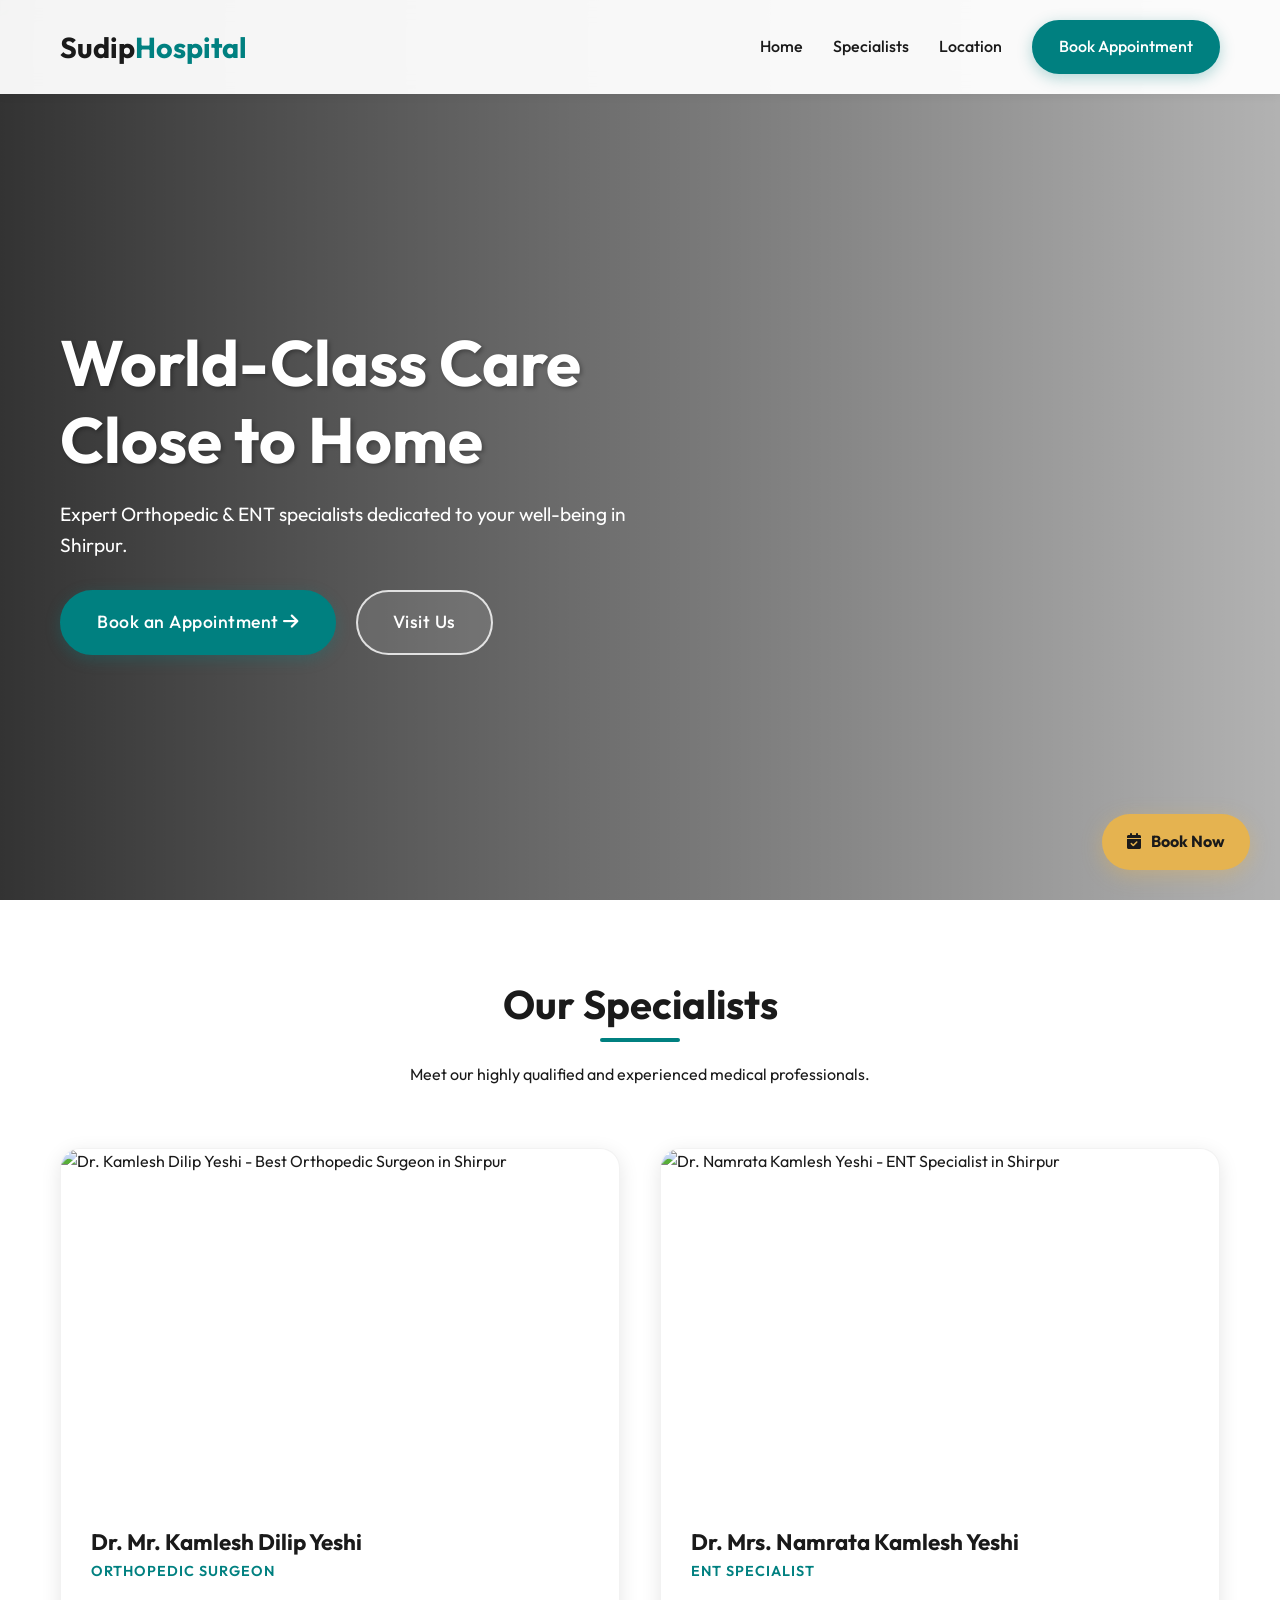
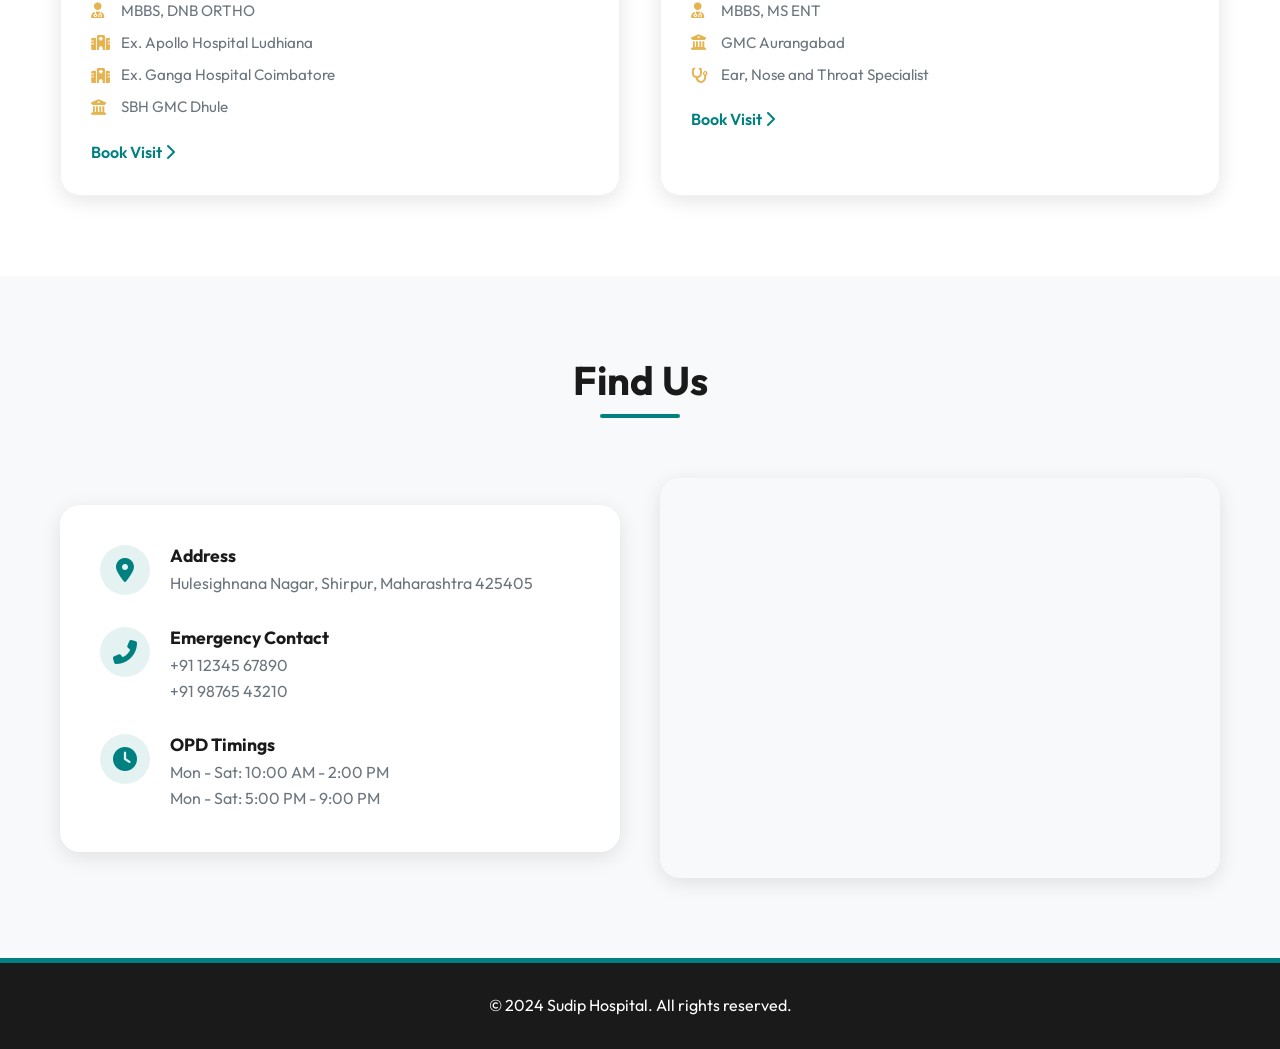
==== index.html @ 3db7f01c "chore: Add robots meta tag to HTML files." ====
<!DOCTYPE html>
<html lang="en">
<head>
    <meta charset="UTF-8">
    <meta name="viewport" content="width=device-width, initial-scale=1.0">
    <meta name="robots" content="index, follow">
    <meta name="description" content="Sudip Hospital Shirpur - Premium Orthopedic and ENT Care. Dr. Kamlesh Dilip Yeshi (Orthopedic Surgeon) and Dr. Namrata Kamlesh Yeshi (ENT Specialist). Best hospital in Shirpur for advanced medical treatment.">
    <meta name="keywords" content="sudip hospital Shirpur, sudip hospital shirpur contact number, sudip hospital, Dr. Kamlesh Dilip Yeshi, Mrs. Namrata Kamlesh Yeshi, Orthopedic Surgeon, ENT Specialist, Best Hospital in Shirpur, Orthopedic Doctor Shirpur, ENT Doctor Shirpur, सुदीप हॉस्पिटल शिरपूर, डॉ. कमलेश दिलीप येषी, डॉ. नम्रता कमलेश येषी, अस्थिरोग तज्ञ, कान नाक घसा तज्ञ, शिरपूर मधील सर्वोत्कृष्ट हॉस्पिटल">
    <meta name="author" content="Sudip Hospital">
    <title>Sudip Hospital | Advanced Orthopedic & ENT Care</title>
    
    <!-- Fonts -->
    <link rel="preconnect" href="https://fonts.googleapis.com">
    <link rel="preconnect" href="https://fonts.gstatic.com" crossorigin>
    <link href="https://fonts.googleapis.com/css2?family=Outfit:wght@300;400;500;600;700&display=swap" rel="stylesheet">
    
    <!-- Icons -->
    <link rel="apple-touch-icon" sizes="180x180" href="apple-touch-icon.png">
    <link rel="icon" type="image/png" sizes="32x32" href="favicon-32x32.png">
    <link rel="icon" type="image/png" sizes="16x16" href="favicon-16x16.png">
    <link rel="icon" type="image/png" sizes="192x192" href="android-chrome-192x192.png">
    <link rel="icon" type="image/png" sizes="512x512" href="android-chrome-512x512.png">
    <link rel="shortcut icon" href="favicon.ico">
    <link rel="stylesheet" href="https://cdnjs.cloudflare.com/ajax/libs/font-awesome/6.4.0/css/all.min.css">
    
    <!-- Open Graph / Facebook -->
    <meta property="og:type" content="website">
    <meta property="og:url" content="https://sudiphospitalshirpur.in/">
    <meta property="og:title" content="Sudip Hospital | Advanced Orthopedic & ENT Care Shirpur">
    <meta property="og:description" content="Premium Orthopedic and ENT Care utilizing advanced medical technology. Expert treatment by Dr. Kamlesh Yeshi and Dr. Namrata Yeshi.">
    <meta property="og:image" content="https://sudiphospitalshirpur.in/assets/images/hero.png">

    <!-- Twitter -->
    <meta property="twitter:card" content="summary_large_image">
    <meta property="twitter:url" content="https://sudiphospitalshirpur.in/">
    <meta property="twitter:title" content="Sudip Hospital | Advanced Orthopedic & ENT Care Shirpur">
    <meta property="twitter:description" content="Premium Orthopedic and ENT Care utilizing advanced medical technology. Expert treatment by Dr. Kamlesh Yeshi and Dr. Namrata Yeshi.">
    <meta property="twitter:image" content="https://sudiphospitalshirpur.in/assets/images/hero.png">

    <!-- Styles -->
    <link rel="stylesheet" href="styles.css">

    <!-- Schema.org Structured Data -->
    <script type="application/ld+json">
    {
      "@context": "https://schema.org",
      "@type": "MedicalBusiness",
      "name": "Sudip Hospital",
      "image": "https://sudiphospitalshirpur.in/assets/images/hero.png",
      "@id": "https://sudiphospitalshirpur.in",
      "url": "https://sudiphospitalshirpur.in",
      "telephone": "+911234567890",
      "address": {
        "@type": "PostalAddress",
        "streetAddress": "Hulesighnana Nagar",
        "addressLocality": "Shirpur",
        "addressRegion": "Maharashtra",
        "postalCode": "425405",
        "addressCountry": "IN"
      },
      "geo": {
        "@type": "GeoCoordinates",
        "latitude": 21.350822,
        "longitude": 74.887607
      },
      "openingHoursSpecification": [
        {
          "@type": "OpeningHoursSpecification",
          "dayOfWeek": [
            "Monday",
            "Tuesday",
            "Wednesday",
            "Thursday",
            "Friday",
            "Saturday"
          ],
          "opens": "10:00",
          "closes": "14:00"
        },
        {
          "@type": "OpeningHoursSpecification",
          "dayOfWeek": [
            "Monday",
            "Tuesday",
            "Wednesday",
            "Thursday",
            "Friday",
            "Saturday"
          ],
          "opens": "17:00",
          "closes": "21:00"
        }
      ],
      "employee": [
        {
          "@type": "Physician",
          "name": "Dr. Kamlesh Dilip Yeshi",
          "jobTitle": "Orthopedic Surgeon",
          "medicalSpecialty": "Orthopedics"
        },
        {
          "@type": "Physician",
          "name": "Dr. Namrata Kamlesh Yeshi",
          "jobTitle": "ENT Specialist",
          "medicalSpecialty": "Otolaryngology"
        }
      ]
    }
    </script>
</head>
<body>
    
    <!-- Navigation -->
    <nav class="navbar">
        <div class="container">
            <a href="#" class="logo">Sudip<span>Hospital</span></a>
            <ul class="nav-links">
                <li><a href="#home" data-i18n="nav_home">Home</a></li>
                <li><a href="#doctors" data-i18n="nav_specialists">Specialists</a></li>
                <li><a href="#location" data-i18n="nav_location">Location</a></li>
                <li><a href="https://user.sudiphospitalshirpur.in" class="btn-primary" data-i18n="nav_book">Book Appointment</a></li>
            </ul>
            <div class="menu-toggle">
                <i class="fas fa-bars"></i>
            </div>
        </div>
    </nav>

    <!-- Hero Section -->
    <header id="home" class="hero">
        <div class="hero-bg">
            <img src="assets/images/hero.png" alt="Sudip Hospital Building - Advanced Orthopedic and ENT Care in Shirpur">
            <div class="overlay"></div>
        </div>
        <div class="container hero-content">
            <h1 class="animate-up" data-i18n="hero_title">World-Class Care <br> Close to Home</h1>
            <p class="animate-up delay-1" data-i18n="hero_subtitle">Expert Orthopedic & ENT specialists dedicated to your well-being in Shirpur.</p>
            <div class="hero-btns animate-up delay-2">
                <a href="https://user.sudiphospitalshirpur.in" class="btn-primary large"><span data-i18n="hero_book">Book an Appointment</span> <i class="fas fa-arrow-right"></i></a>
                <a href="#location" class="btn-outline" data-i18n="hero_visit">Visit Us</a>
            </div>
        </div>
    </header>

    <!-- Floating Appointment CTA -->
    <div class="floating-cta">
        <a href="https://user.sudiphospitalshirpur.in">
            <div class="icon-pulse">
                <i class="fas fa-calendar-check"></i>
            </div>
            <span>Book Now</span>
        </a>
    </div>

    <!-- Doctors Section -->
    <section id="doctors" class="section">
        <div class="container">
            <div class="section-header">
                <h2 data-i18n="doctors_title">Our Specialists</h2>
                <div class="divider"></div>
                <p data-i18n="doctors_subtitle">Meet our highly qualified and experienced medical professionals.</p>
            </div>
            
            <div class="doctors-grid">
                <!-- Dr. Kamlesh -->
                <div class="doctor-card animate-scroll">
                    <div class="doctor-img">
                        <img src="assets/images/doctor_kamlesh.png" alt="Dr. Kamlesh Dilip Yeshi - Best Orthopedic Surgeon in Shirpur">
                    </div>
                    <div class="doctor-info">
                        <h3 data-i18n="doc_kamlesh_name">Dr. Mr. Kamlesh Dilip Yeshi</h3>
                        <span class="specialty" data-i18n="doc_kamlesh_spec">Orthopedic Surgeon</span>
                        <ul class="credentials">
                            <li><i class="fas fa-user-md"></i> MBBS, DNB ORTHO</li>
                            <li><i class="fas fa-hospital"></i> Ex. Apollo Hospital Ludhiana</li>
                            <li><i class="fas fa-hospital"></i> Ex. Ganga Hospital Coimbatore</li>
                            <li><i class="fas fa-university"></i> SBH GMC Dhule</li>
                        </ul>
                        <a href="https://user.sudiphospitalshirpur.in" class="btn-text"><span data-i18n="book_visit">Book Visit</span> <i class="fas fa-chevron-right"></i></a>
                    </div>
                </div>

                <!-- Dr. Namrata -->
                <div class="doctor-card animate-scroll">
                    <div class="doctor-img">
                        <img src="assets/images/doctor_namrata.png" alt="Dr. Namrata Kamlesh Yeshi - ENT Specialist in Shirpur">
                    </div>
                    <div class="doctor-info">
                        <h3 data-i18n="doc_namrata_name">Dr. Mrs. Namrata Kamlesh Yeshi</h3>
                        <span class="specialty" data-i18n="doc_namrata_spec">ENT Specialist</span>
                        <ul class="credentials">
                            <li><i class="fas fa-user-md"></i> MBBS, MS ENT</li>
                            <li><i class="fas fa-university"></i> GMC Aurangabad</li>
                            <li><i class="fas fa-stethoscope"></i> Ear, Nose and Throat Specialist</li>
                        </ul>
                        <a href="https://user.sudiphospitalshirpur.in" class="btn-text"><span data-i18n="book_visit">Book Visit</span> <i class="fas fa-chevron-right"></i></a>
                    </div>
                </div>
            </div>
        </div>
    </section>

    <!-- Location / Contact Section -->
    <section id="location" class="section bg-light">
        <div class="container">
            <div class="section-header">
                <h2 data-i18n="location_title">Find Us</h2>
                <div class="divider"></div>
            </div>
            
            <div class="contact-wrapper">
                <div class="contact-info animate-scroll">
                    <div class="info-item">
                        <i class="fas fa-map-marker-alt"></i>
                        <div>
                            <h4 data-i18n="address_title">Address</h4>
                            <p>Hulesighnana Nagar, Shirpur, Maharashtra 425405</p>
                        </div>
                    </div>
                    <div class="info-item">
                        <i class="fas fa-phone-alt"></i>
                        <div>
                            <h4 data-i18n="emergency_title">Emergency Contact</h4>
                            <p>+91 12345 67890</p>
                            <p>+91 98765 43210</p>
                        </div>
                    </div>
                    <div class="info-item">
                        <i class="fas fa-clock"></i>
                        <div>
                            <h4 data-i18n="timings_title">OPD Timings</h4>
                            <p data-i18n="timings_1">Mon - Sat: 10:00 AM - 2:00 PM</p>
                            <p data-i18n="timings_2">Mon - Sat: 5:00 PM - 9:00 PM</p>
                        </div>
                    </div>
                </div>
                
                <div class="map-container animate-scroll">
                    <!-- Map for 21.350822, 74.887607 -->
                    <iframe src="https://maps.google.com/maps?q=21.350822,74.887607&z=15&output=embed" width="100%" height="400" style="border:0;" allowfullscreen="" loading="lazy"></iframe>
                </div>
            </div>
        </div>
    </section>

    <footer>
        <div class="container">
            <p>&copy; 2024 Sudip Hospital. <span data-i18n="footer_rights">All rights reserved.</span></p>
        </div>
    </footer>

    <script src="script.js"></script>
</body>
</html>
---- styles.css ----
:root {
    --primary: #008080;
    /* Teal */
    --primary-dark: #005f5f;
    --accent: #E5B350;
    /* Gold */
    --dark: #1a1a1a;
    --light: #f8f9fa;
    --white: #ffffff;
    --text-muted: #6c757d;
    --shadow: 0 5px 20px rgba(0, 0, 0, 0.1);
    --transition: all 0.3s ease;
}

* {
    margin: 0;
    padding: 0;
    box-sizing: border-box;
}

body {
    font-family: 'Outfit', sans-serif;
    color: var(--dark);
    line-height: 1.6;
    background-color: var(--white);
    overflow-x: hidden;
}

a {
    text-decoration: none;
    color: inherit;
}

ul {
    list-style: none;
}

.container {
    max-width: 1200px;
    margin: 0 auto;
    padding: 0 20px;
}

/* Typography */
h1,
h2,
h3,
h4 {
    font-weight: 700;
    line-height: 1.2;
}

.text-primary {
    color: var(--primary);
}

/* Buttons */
.btn-primary {
    background: var(--primary);
    color: var(--white);
    padding: 12px 25px;
    border-radius: 50px;
    font-weight: 500;
    transition: var(--transition);
    display: inline-block;
    border: 2px solid var(--primary);
    box-shadow: 0 4px 15px rgba(0, 128, 128, 0.3);
}

.btn-primary:hover {
    background: var(--primary-dark);
    border-color: var(--primary-dark);
    transform: translateY(-2px);
}

.btn-outline {
    background: rgba(255, 255, 255, 0.1);
    backdrop-filter: blur(4px);
    color: var(--white);
    padding: 12px 25px;
    border-radius: 50px;
    font-weight: 500;
    transition: var(--transition);
    border: 2px solid rgba(255, 255, 255, 0.8);
    display: inline-block;
}

.btn-outline:hover {
    background: var(--white);
    color: var(--primary);
    transform: translateY(-2px);
    box-shadow: 0 4px 15px rgba(255, 255, 255, 0.3);
}

.hero-btns a {
    padding: 16px 35px;
    font-size: 1.1rem;
    letter-spacing: 0.5px;
}

.btn-text {
    color: var(--primary);
    font-weight: 600;
    position: relative;
    padding-bottom: 2px;
}

.btn-text::after {
    content: '';
    position: absolute;
    width: 0;
    height: 2px;
    bottom: 0;
    left: 0;
    background: var(--primary);
    transition: var(--transition);
}

.btn-text:hover::after {
    width: 100%;
}

/* Navbar */
.navbar {
    position: fixed;
    top: 0;
    left: 0;
    width: 100%;
    padding: 20px 0;
    background: rgba(255, 255, 255, 0.95);
    backdrop-filter: blur(10px);
    z-index: 1000;
    box-shadow: 0 2px 10px rgba(0, 0, 0, 0.05);
}

.navbar .container {
    display: flex;
    justify-content: space-between;
    align-items: center;
}

.logo {
    font-size: 1.8rem;
    font-weight: 700;
    color: var(--dark);
}

.logo span {
    color: var(--primary);
}

.nav-links {
    display: flex;
    align-items: center;
    gap: 30px;
}

.nav-links a:not(.btn-primary) {
    font-weight: 500;
    position: relative;
}

.nav-links a:not(.btn-primary)::after {
    content: '';
    position: absolute;
    width: 0;
    height: 2px;
    bottom: -5px;
    left: 0;
    background: var(--primary);
    transition: var(--transition);
}

.nav-links a:not(.btn-primary):hover::after {
    width: 100%;
}

.menu-toggle {
    display: none;
    font-size: 1.5rem;
    cursor: pointer;
}

/* Language Switcher */
.lang-dropdown {
    position: relative;
    margin-left: 10px;
}

.lang-btn {
    background: none;
    border: none;
    cursor: pointer;
    font-size: 1rem;
    color: var(--dark);
    display: flex;
    align-items: center;
    gap: 8px;
    font-weight: 600;
    font-family: 'Outfit', sans-serif;
    padding: 5px 10px;
    border-radius: 50px;
    transition: var(--transition);
}

.lang-btn:hover {
    color: var(--primary);
    background: rgba(0, 128, 128, 0.05);
}

.lang-content {
    display: none;
    position: absolute;
    top: 100%;
    right: 0;
    background: var(--white);
    min-width: 140px;
    box-shadow: 0 10px 30px rgba(0, 0, 0, 0.1);
    border-radius: 12px;
    overflow: hidden;
    z-index: 1001;
    border: 1px solid rgba(0, 0, 0, 0.05);
    margin-top: 10px;
}

.lang-dropdown:hover .lang-content,
.lang-dropdown:focus-within .lang-content {
    display: block;
    animation: fadeUpSmall 0.3s ease;
}

.lang-content a {
    display: block;
    padding: 12px 20px;
    color: var(--dark);
    font-size: 0.95rem;
    transition: var(--transition);
    border-bottom: 1px solid rgba(0, 0, 0, 0.02);
}

.lang-content a:hover {
    background: rgba(0, 128, 128, 0.05);
    color: var(--primary);
    padding-left: 25px;
    /* Subtle slide effect */
}

@keyframes fadeUpSmall {
    from {
        opacity: 0;
        transform: translateY(10px);
    }

    to {
        opacity: 1;
        transform: translateY(0);
    }
}

/* Hero Section */
.hero {
    position: relative;
    height: 100vh;
    display: flex;
    align-items: center;
    color: var(--white);
    margin-top: 0;
    padding-top: 80px;
    /* Offset for navbar */
}

.hero-bg {
    position: absolute;
    top: 0;
    left: 0;
    width: 100%;
    height: 100%;
    z-index: -1;
}

.hero-bg img {
    width: 100%;
    height: 100%;
    object-fit: cover;
}

.overlay {
    position: absolute;
    top: 0;
    left: 0;
    width: 100%;
    height: 100%;
    background: linear-gradient(to right, rgba(0, 0, 0, 0.8), rgba(0, 0, 0, 0.3));
}

.hero-content {
    width: 100%;
}

.hero-content h1 {
    font-size: 4rem;
    margin-bottom: 20px;
    text-shadow: 2px 2px 4px rgba(0, 0, 0, 0.3);
}

.hero-content p {
    font-size: 1.2rem;
    margin-bottom: 30px;
    max-width: 600px;
    opacity: 0.9;
}

.hero-btns {
    display: flex;
    gap: 20px;
}

/* Animation Classes */
.animate-up {
    opacity: 0;
    transform: translateY(30px);
    animation: fadeUp 1s forwards;
}

.delay-1 {
    animation-delay: 0.2s;
}

.delay-2 {
    animation-delay: 0.4s;
}

@keyframes fadeUp {
    to {
        opacity: 1;
        transform: translateY(0);
    }
}

/* Floating CTA */
.floating-cta {
    position: fixed;
    bottom: 30px;
    right: 30px;
    z-index: 999;
}

.floating-cta a {
    display: flex;
    align-items: center;
    gap: 10px;
    background: var(--accent);
    color: var(--dark);
    padding: 15px 25px;
    border-radius: 50px;
    box-shadow: 0 5px 20px rgba(229, 179, 80, 0.4);
    font-weight: 700;
    transition: var(--transition);
    animation: gentle-pulse 3s infinite;
}

@keyframes gentle-pulse {
    0% {
        box-shadow: 0 0 0 0 rgba(229, 179, 80, 0.7);
        transform: scale(1);
    }

    50% {
        box-shadow: 0 0 0 10px rgba(229, 179, 80, 0);
        transform: scale(1.05);
    }

    100% {
        box-shadow: 0 0 0 0 rgba(229, 179, 80, 0);
        transform: scale(1);
    }
}

.floating-cta:hover a {
    transform: scale(1.05);
}

.icon-pulse i {
    animation: pulse 2s infinite;
}

@keyframes pulse {
    0% {
        transform: scale(1);
    }

    50% {
        transform: scale(1.2);
    }

    100% {
        transform: scale(1);
    }
}

/* Specialists Section */
.section {
    padding: 80px 0;
}

.section-header {
    text-align: center;
    margin-bottom: 60px;
}

.section-header h2 {
    font-size: 2.5rem;
    margin-bottom: 10px;
    color: var(--dark);
}

.divider {
    width: 80px;
    height: 4px;
    background: var(--primary);
    margin: 0 auto 20px;
    border-radius: 2px;
}

.doctors-grid {
    display: grid;
    grid-template-columns: repeat(auto-fit, minmax(280px, 1fr));
    gap: 40px;
}

.doctor-card {
    background: var(--white);
    border-radius: 20px;
    overflow: hidden;
    box-shadow: var(--shadow);
    transition: var(--transition);
    border: 1px solid rgba(0, 0, 0, 0.05);
}

.doctor-card:hover {
    transform: translateY(-10px);
    box-shadow: 0 15px 30px rgba(0, 0, 0, 0.15);
}

.doctor-img {
    height: 350px;
    overflow: hidden;
}

.doctor-img img {
    width: 100%;
    height: 100%;
    object-fit: cover;
    transition: var(--transition);
}

.doctor-card:hover .doctor-img img {
    transform: scale(1.05);
}

.doctor-info {
    padding: 30px;
}

.doctor-info h3 {
    font-size: 1.4rem;
    margin-bottom: 5px;
}

.specialty {
    color: var(--primary);
    font-weight: 600;
    font-size: 0.9rem;
    display: block;
    margin-bottom: 15px;
    text-transform: uppercase;
    letter-spacing: 1px;
}

.credentials {
    margin-bottom: 20px;
}

.credentials li {
    display: flex;
    align-items: center;
    gap: 10px;
    margin-bottom: 8px;
    font-size: 0.95rem;
    color: var(--text-muted);
}

.credentials li i {
    color: var(--accent);
    width: 20px;
}

/* Location Section */
.bg-light {
    background-color: var(--light);
}

.contact-wrapper {
    display: grid;
    grid-template-columns: 1fr 1fr;
    gap: 40px;
    align-items: center;
}

.contact-info {
    background: var(--white);
    padding: 40px;
    border-radius: 20px;
    box-shadow: var(--shadow);
}

.info-item {
    display: flex;
    gap: 20px;
    margin-bottom: 30px;
}

.info-item:last-child {
    margin-bottom: 0;
}

.info-item i {
    font-size: 1.5rem;
    color: var(--primary);
    background: rgba(0, 128, 128, 0.1);
    width: 50px;
    height: 50px;
    display: flex;
    align-items: center;
    justify-content: center;
    border-radius: 50%;
}

.info-item h4 {
    margin-bottom: 5px;
    font-size: 1.1rem;
}

.info-item p {
    color: var(--text-muted);
}

.map-container {
    height: 400px;
    border-radius: 20px;
    overflow: hidden;
    box-shadow: var(--shadow);
}

/* Footer */
footer {
    background: var(--dark);
    color: var(--white);
    padding: 30px 0;
    text-align: center;
    border-top: 5px solid var(--primary);
}

/* Mobile Responsive */
@media (max-width: 768px) {
    .navbar .container {
        padding: 0 15px;
    }

    .nav-links {
        position: fixed;
        top: 80px;
        right: -100%;
        width: 100%;
        height: calc(100vh - 80px);
        background: var(--white);
        flex-direction: column;
        justify-content: center;
        gap: 40px;
        transition: var(--transition);
        box-shadow: -5px 0 10px rgba(0, 0, 0, 0.05);
    }

    .lang-dropdown {
        margin: 0;
        width: 100%;
    }

    .lang-btn {
        justify-content: center;
        width: 100%;
        padding: 15px;
        font-size: 1.1rem;
    }

    .lang-content {
        position: static;
        box-shadow: none;
        background: rgba(0, 0, 0, 0.02);
        width: 100%;
        margin-top: 0;
        border-radius: 0;
    }

    .lang-content a {
        text-align: center;
        padding: 15px;
    }

    .nav-links.active {
        right: 0;
    }

    .menu-toggle {
        display: block;
    }

    .hero-content h1 {
        font-size: 2.5rem;
    }

    .contact-wrapper {
        grid-template-columns: 1fr;
    }

    .floating-cta span {
        display: none;
    }

    .floating-cta a {
        padding: 15px;
        border-radius: 50%;
    }

    .hero-btns {
        flex-direction: column;
        width: 100%;
        max-width: 350px;
    }

    .hero-btns a {
        width: 100%;
        text-align: center;
        justify-content: center;
    }
}
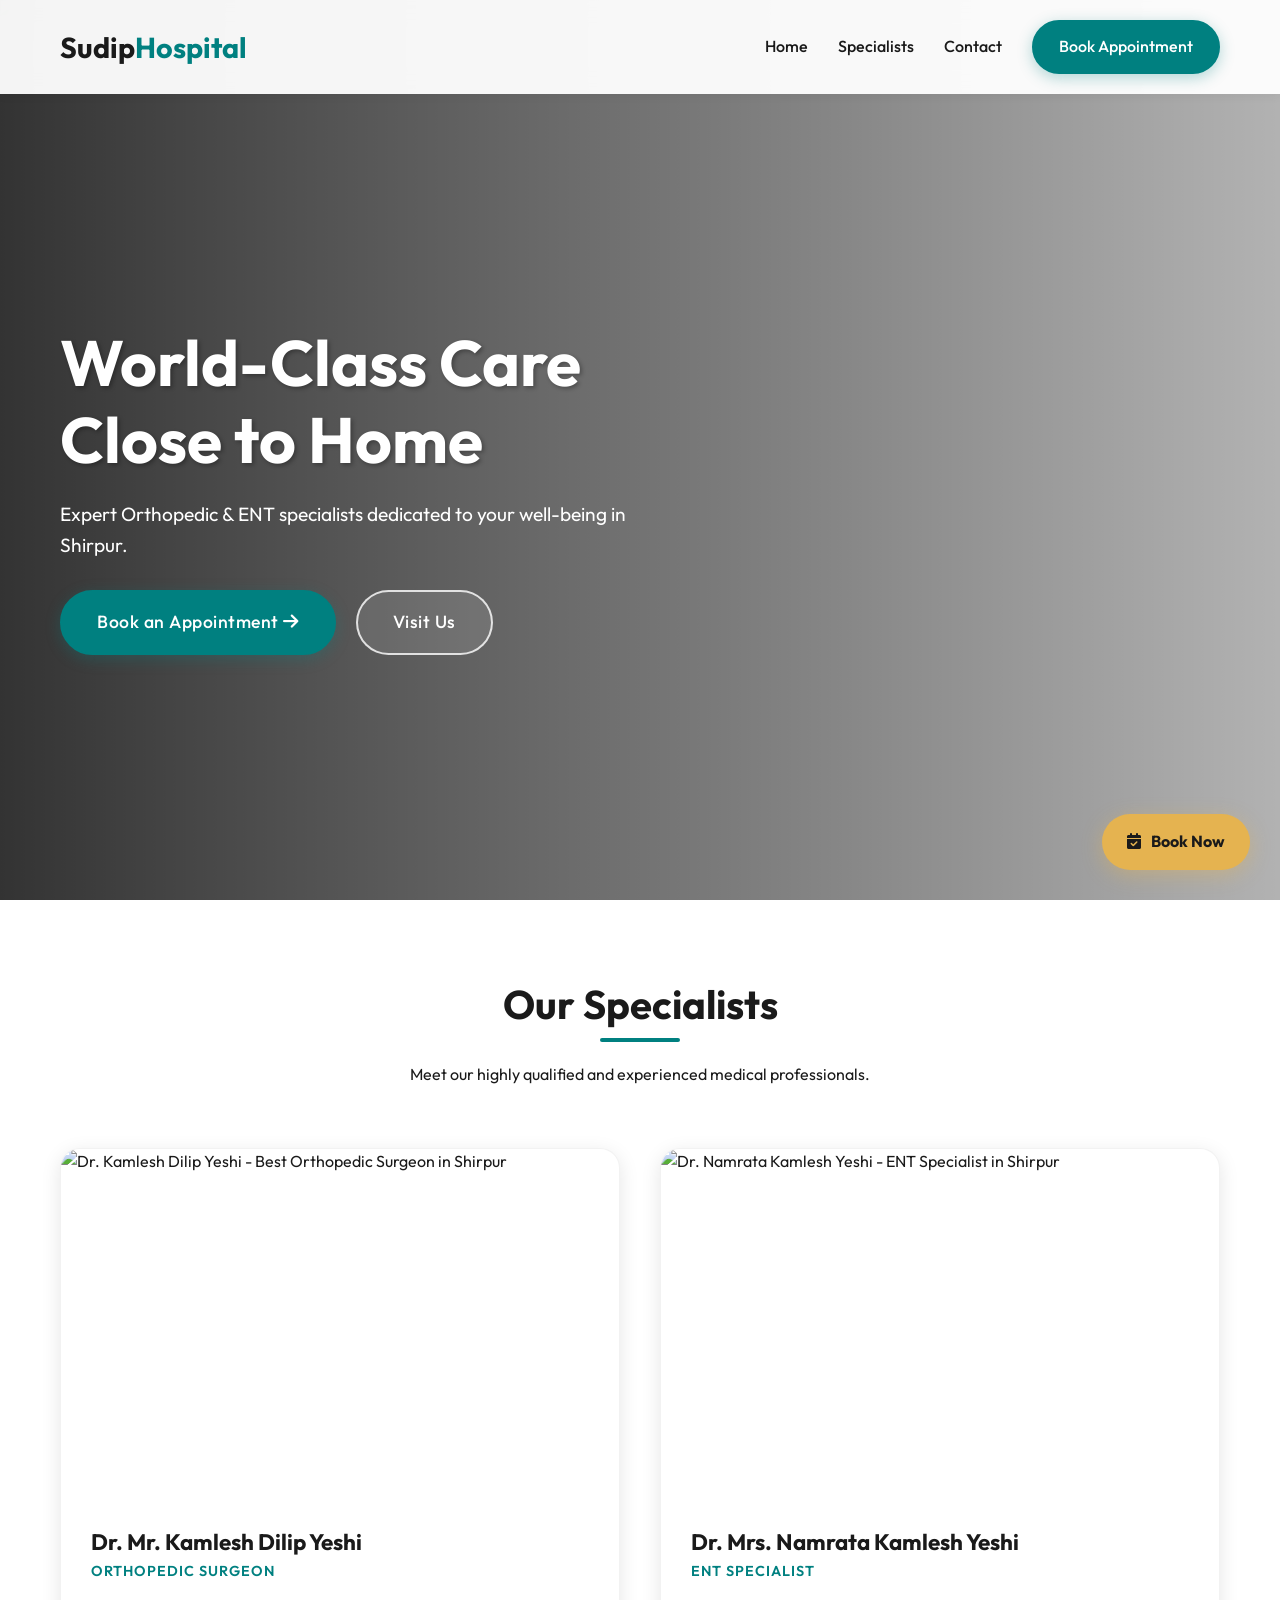
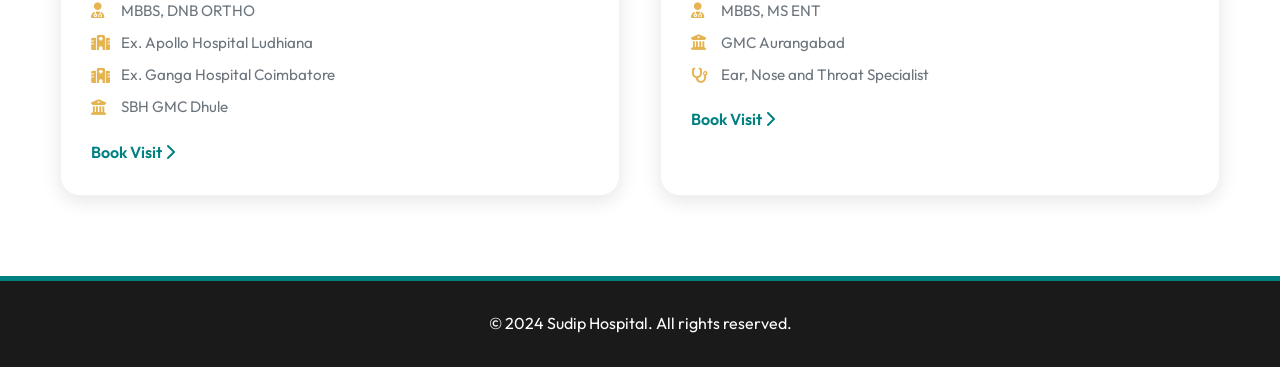
==== commit b1ed9343: "feat: Introduce a dedicated contact page, refactor homepage contact section links, and update the si" ====
--- a/index.html
+++ b/index.html
@@ -1,13 +1,16 @@
 <!DOCTYPE html>
 <html lang="en">
 <head>
+    <title>Sudip Hospital Shirpur | Multispeciality Hospital</title>
+
     <meta charset="UTF-8">
+    <meta name="robots" content="index, follow">
+
+    <link rel="canonical" href="https://sudiphospitalshirpur.in/" />
     <meta name="viewport" content="width=device-width, initial-scale=1.0">
-    <meta name="robots" content="index, follow">
     <meta name="description" content="Sudip Hospital Shirpur - Premium Orthopedic and ENT Care. Dr. Kamlesh Dilip Yeshi (Orthopedic Surgeon) and Dr. Namrata Kamlesh Yeshi (ENT Specialist). Best hospital in Shirpur for advanced medical treatment.">
     <meta name="keywords" content="sudip hospital Shirpur, sudip hospital shirpur contact number, sudip hospital, Dr. Kamlesh Dilip Yeshi, Mrs. Namrata Kamlesh Yeshi, Orthopedic Surgeon, ENT Specialist, Best Hospital in Shirpur, Orthopedic Doctor Shirpur, ENT Doctor Shirpur, सुदीप हॉस्पिटल शिरपूर, डॉ. कमलेश दिलीप येषी, डॉ. नम्रता कमलेश येषी, अस्थिरोग तज्ञ, कान नाक घसा तज्ञ, शिरपूर मधील सर्वोत्कृष्ट हॉस्पिटल">
     <meta name="author" content="Sudip Hospital">
-    <title>Sudip Hospital | Advanced Orthopedic & ENT Care</title>
     
     <!-- Fonts -->
     <link rel="preconnect" href="https://fonts.googleapis.com">
@@ -117,7 +120,7 @@
             <ul class="nav-links">
                 <li><a href="#home" data-i18n="nav_home">Home</a></li>
                 <li><a href="#doctors" data-i18n="nav_specialists">Specialists</a></li>
-                <li><a href="#location" data-i18n="nav_location">Location</a></li>
+                <li><a href="contact.html" data-i18n="nav_location">Contact</a></li>
                 <li><a href="https://user.sudiphospitalshirpur.in" class="btn-primary" data-i18n="nav_book">Book Appointment</a></li>
             </ul>
             <div class="menu-toggle">
@@ -137,7 +140,7 @@
             <p class="animate-up delay-1" data-i18n="hero_subtitle">Expert Orthopedic & ENT specialists dedicated to your well-being in Shirpur.</p>
             <div class="hero-btns animate-up delay-2">
                 <a href="https://user.sudiphospitalshirpur.in" class="btn-primary large"><span data-i18n="hero_book">Book an Appointment</span> <i class="fas fa-arrow-right"></i></a>
-                <a href="#location" class="btn-outline" data-i18n="hero_visit">Visit Us</a>
+                <a href="contact.html" class="btn-outline" data-i18n="hero_visit">Visit Us</a>
             </div>
         </div>
     </header>
@@ -200,48 +203,7 @@
         </div>
     </section>
 
-    <!-- Location / Contact Section -->
-    <section id="location" class="section bg-light">
-        <div class="container">
-            <div class="section-header">
-                <h2 data-i18n="location_title">Find Us</h2>
-                <div class="divider"></div>
-            </div>
-            
-            <div class="contact-wrapper">
-                <div class="contact-info animate-scroll">
-                    <div class="info-item">
-                        <i class="fas fa-map-marker-alt"></i>
-                        <div>
-                            <h4 data-i18n="address_title">Address</h4>
-                            <p>Hulesighnana Nagar, Shirpur, Maharashtra 425405</p>
-                        </div>
-                    </div>
-                    <div class="info-item">
-                        <i class="fas fa-phone-alt"></i>
-                        <div>
-                            <h4 data-i18n="emergency_title">Emergency Contact</h4>
-                            <p>+91 12345 67890</p>
-                            <p>+91 98765 43210</p>
-                        </div>
-                    </div>
-                    <div class="info-item">
-                        <i class="fas fa-clock"></i>
-                        <div>
-                            <h4 data-i18n="timings_title">OPD Timings</h4>
-                            <p data-i18n="timings_1">Mon - Sat: 10:00 AM - 2:00 PM</p>
-                            <p data-i18n="timings_2">Mon - Sat: 5:00 PM - 9:00 PM</p>
-                        </div>
-                    </div>
-                </div>
-                
-                <div class="map-container animate-scroll">
-                    <!-- Map for 21.350822, 74.887607 -->
-                    <iframe src="https://maps.google.com/maps?q=21.350822,74.887607&z=15&output=embed" width="100%" height="400" style="border:0;" allowfullscreen="" loading="lazy"></iframe>
-                </div>
-            </div>
-        </div>
-    </section>
+
 
     <footer>
         <div class="container">
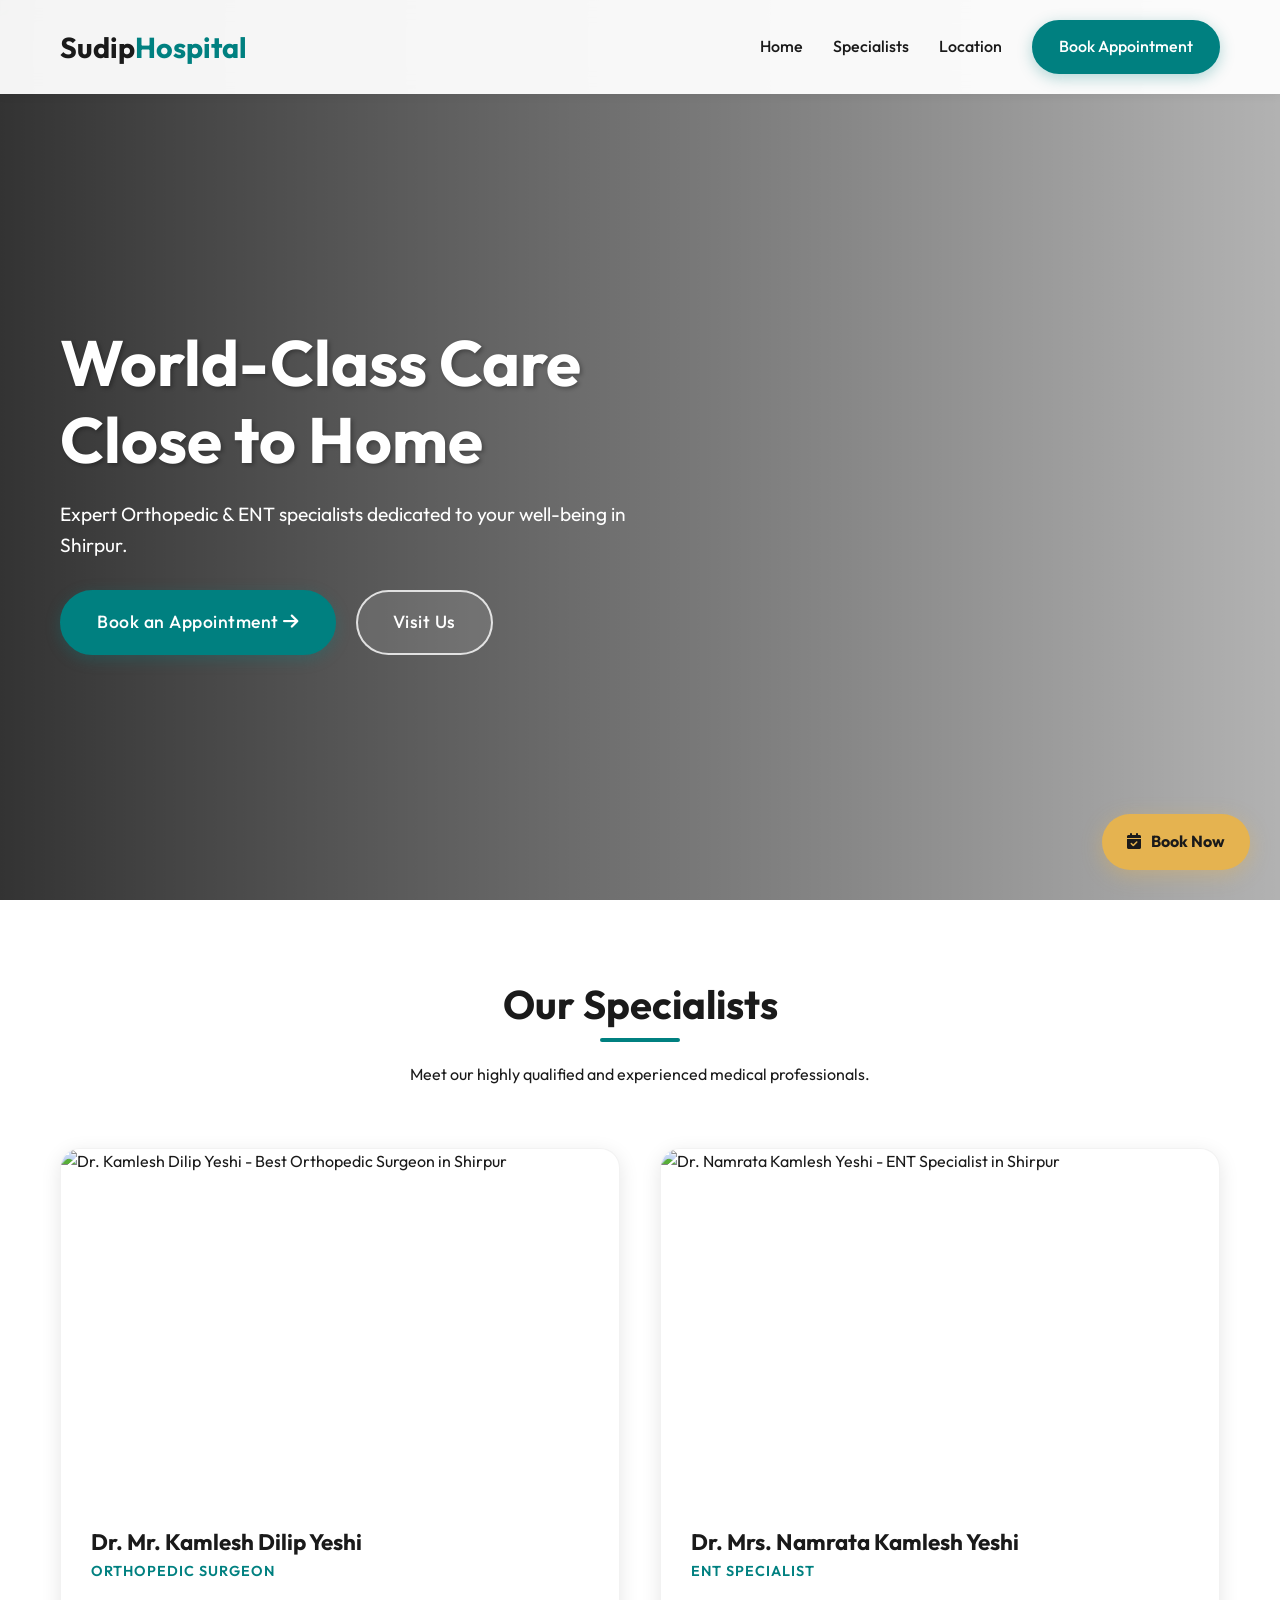
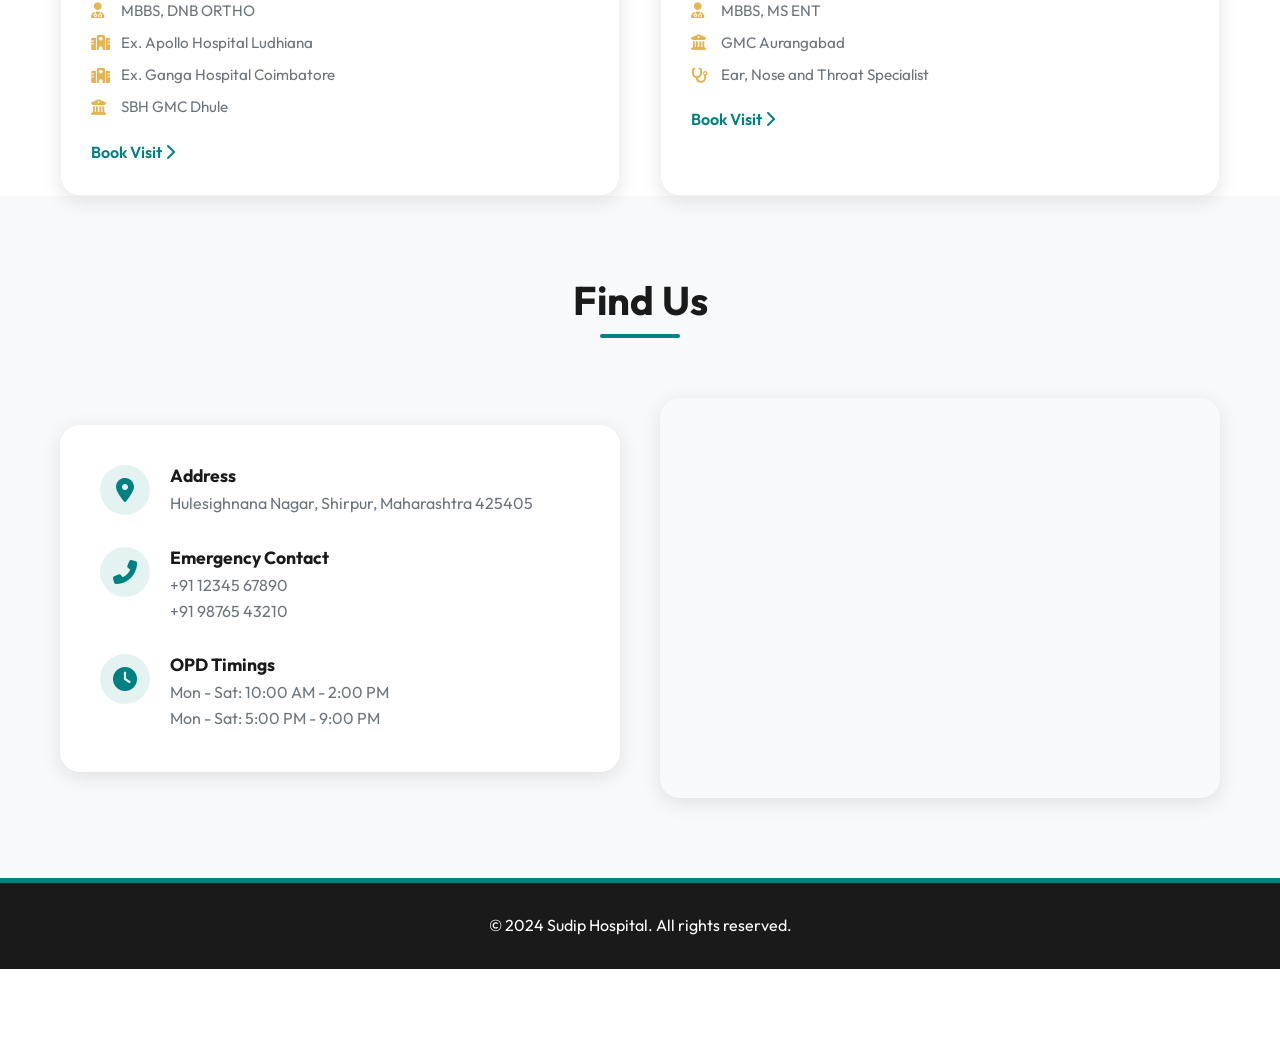
==== commit fe52a618: "refactor: Consolidate contact page content into index.html, updating navigation links and sitemap." ====
--- a/index.html
+++ b/index.html
@@ -120,7 +120,7 @@
             <ul class="nav-links">
                 <li><a href="#home" data-i18n="nav_home">Home</a></li>
                 <li><a href="#doctors" data-i18n="nav_specialists">Specialists</a></li>
-                <li><a href="contact.html" data-i18n="nav_location">Contact</a></li>
+                <li><a href="#location" data-i18n="nav_location">Location</a></li>
                 <li><a href="https://user.sudiphospitalshirpur.in" class="btn-primary" data-i18n="nav_book">Book Appointment</a></li>
             </ul>
             <div class="menu-toggle">
@@ -140,7 +140,7 @@
             <p class="animate-up delay-1" data-i18n="hero_subtitle">Expert Orthopedic & ENT specialists dedicated to your well-being in Shirpur.</p>
             <div class="hero-btns animate-up delay-2">
                 <a href="https://user.sudiphospitalshirpur.in" class="btn-primary large"><span data-i18n="hero_book">Book an Appointment</span> <i class="fas fa-arrow-right"></i></a>
-                <a href="contact.html" class="btn-outline" data-i18n="hero_visit">Visit Us</a>
+                <a href="#location" class="btn-outline" data-i18n="hero_visit">Visit Us</a>
             </div>
         </div>
     </header>
@@ -201,6 +201,47 @@
                 </div>
             </div>
         </div>
+    <!-- Location / Contact Section -->
+    <section id="location" class="section bg-light">
+        <div class="container">
+            <div class="section-header">
+                <h2 data-i18n="location_title">Find Us</h2>
+                <div class="divider"></div>
+            </div>
+            
+            <div class="contact-wrapper">
+                <div class="contact-info animate-scroll">
+                    <div class="info-item">
+                        <i class="fas fa-map-marker-alt"></i>
+                        <div>
+                            <h4 data-i18n="address_title">Address</h4>
+                            <p>Hulesighnana Nagar, Shirpur, Maharashtra 425405</p>
+                        </div>
+                    </div>
+                    <div class="info-item">
+                        <i class="fas fa-phone-alt"></i>
+                        <div>
+                            <h4 data-i18n="emergency_title">Emergency Contact</h4>
+                            <p>+91 12345 67890</p>
+                            <p>+91 98765 43210</p>
+                        </div>
+                    </div>
+                    <div class="info-item">
+                        <i class="fas fa-clock"></i>
+                        <div>
+                            <h4 data-i18n="timings_title">OPD Timings</h4>
+                            <p data-i18n="timings_1">Mon - Sat: 10:00 AM - 2:00 PM</p>
+                            <p data-i18n="timings_2">Mon - Sat: 5:00 PM - 9:00 PM</p>
+                        </div>
+                    </div>
+                </div>
+                
+                <div class="map-container animate-scroll">
+                    <!-- Map for 21.350822, 74.887607 -->
+                    <iframe src="https://maps.google.com/maps?q=21.350822,74.887607&z=15&output=embed" width="100%" height="400" style="border:0;" allowfullscreen="" loading="lazy"></iframe>
+                </div>
+            </div>
+        </div>
     </section>
 
 
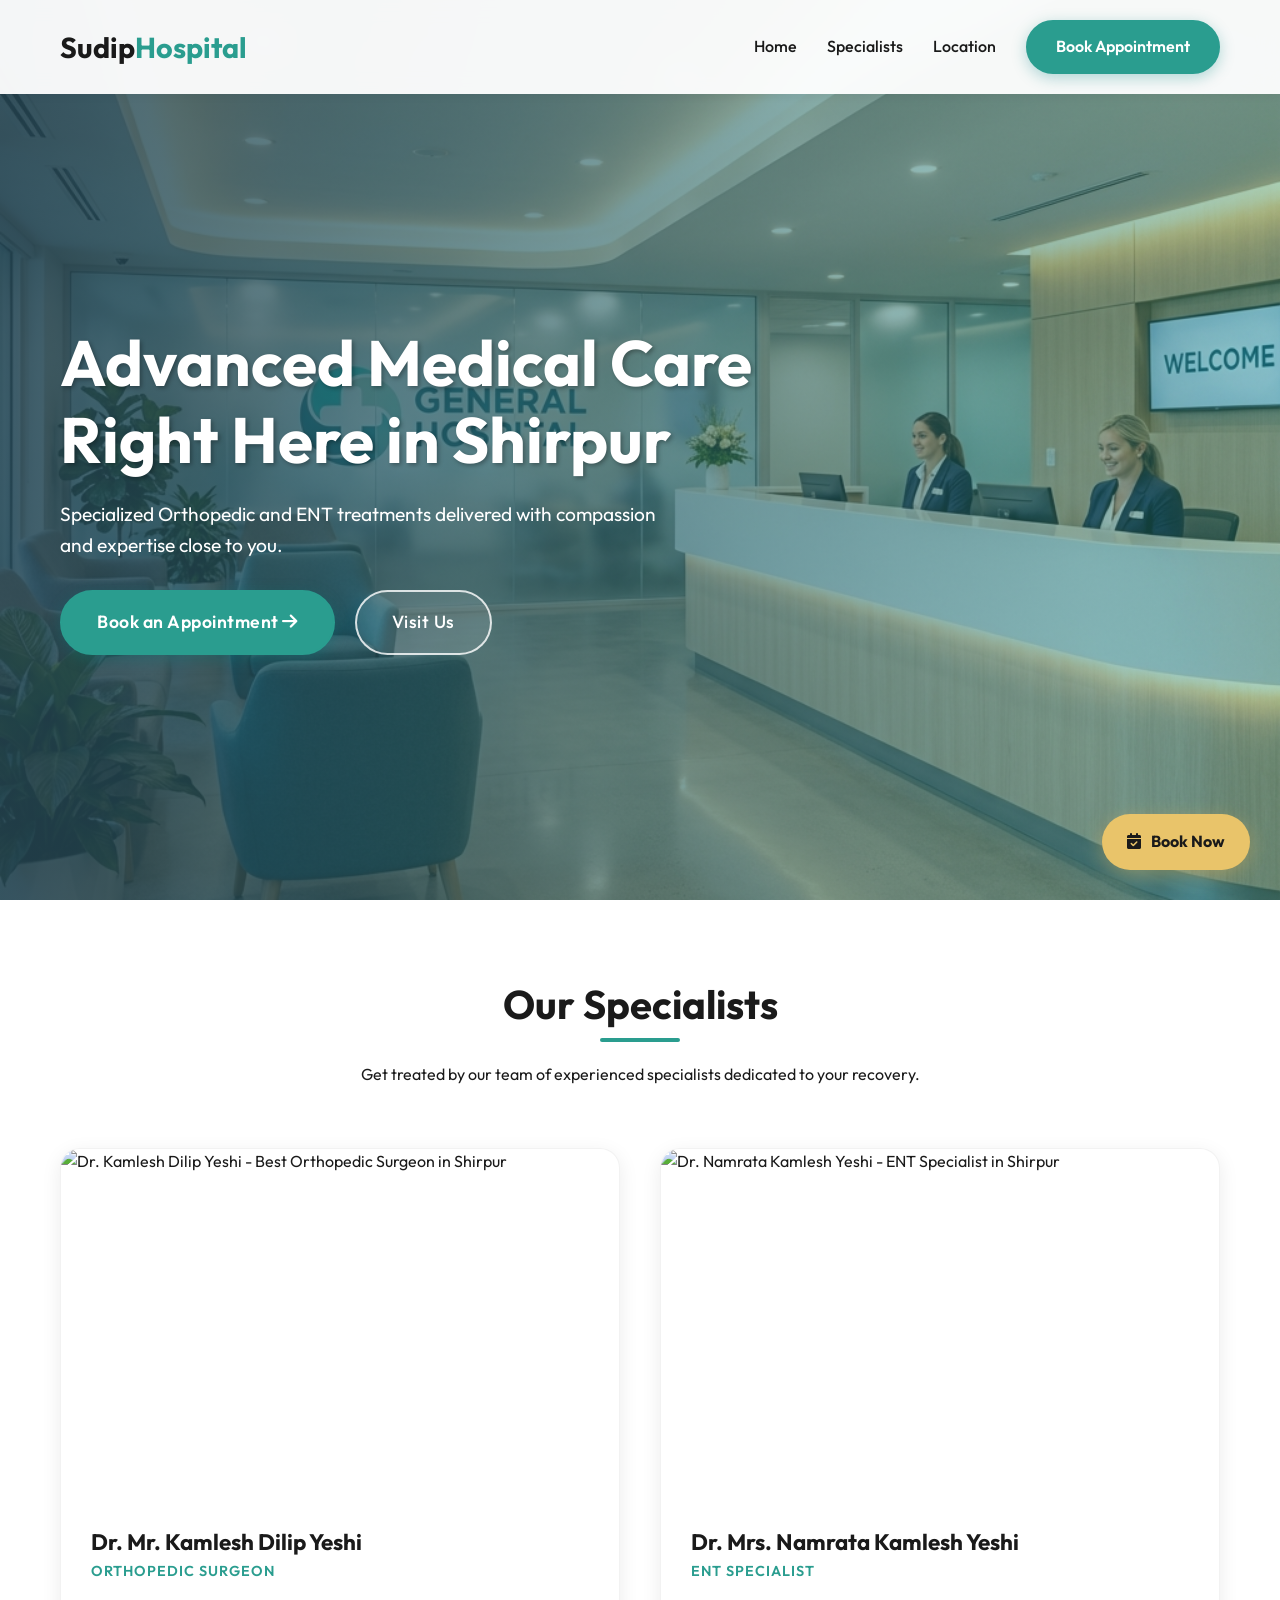
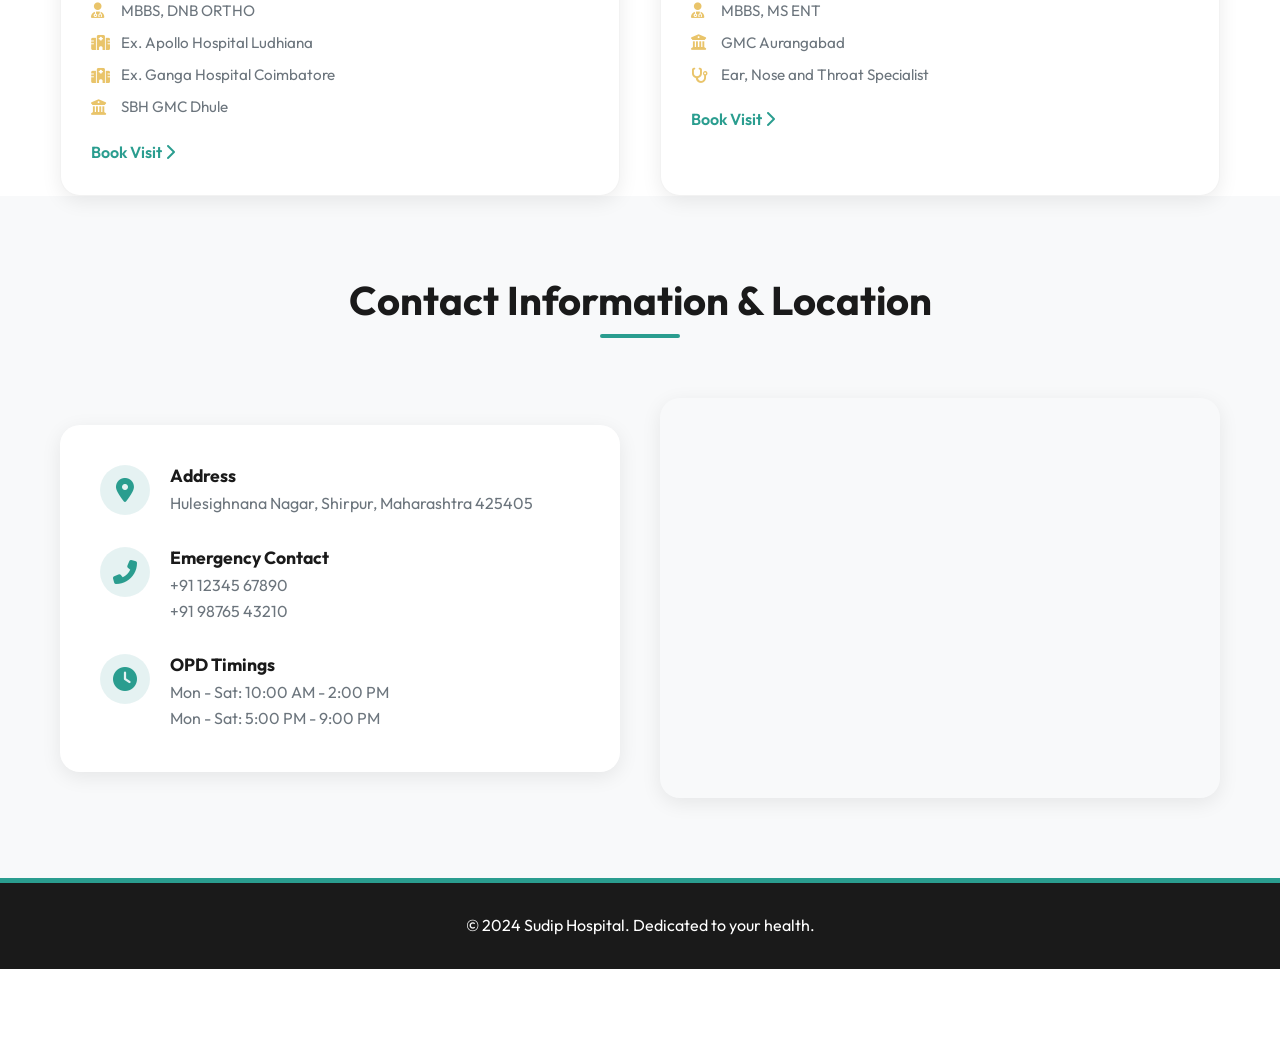
==== commit 6524379c: "feat: Refresh site content and branding with new hero image, revised color palette, and textual adju" ====
--- a/index.html
+++ b/index.html
@@ -1,14 +1,14 @@
 <!DOCTYPE html>
 <html lang="en">
 <head>
-    <title>Sudip Hospital Shirpur | Multispeciality Hospital</title>
+    <title>Sudip Hospital | Premier Orthopedic & ENT Center in Shirpur</title>
 
     <meta charset="UTF-8">
     <meta name="robots" content="index, follow">
 
     <link rel="canonical" href="https://sudiphospitalshirpur.in/" />
     <meta name="viewport" content="width=device-width, initial-scale=1.0">
-    <meta name="description" content="Sudip Hospital Shirpur - Premium Orthopedic and ENT Care. Dr. Kamlesh Dilip Yeshi (Orthopedic Surgeon) and Dr. Namrata Kamlesh Yeshi (ENT Specialist). Best hospital in Shirpur for advanced medical treatment.">
+    <meta name="description" content="Experience top-tier Orthopedic and ENT treatments at Sudip Hospital, Shirpur. Led by Dr. Kamlesh Yeshi and Dr. Namrata Yeshi, we provide advanced medical care for your family.">
     <meta name="keywords" content="sudip hospital Shirpur, sudip hospital shirpur contact number, sudip hospital, Dr. Kamlesh Dilip Yeshi, Mrs. Namrata Kamlesh Yeshi, Orthopedic Surgeon, ENT Specialist, Best Hospital in Shirpur, Orthopedic Doctor Shirpur, ENT Doctor Shirpur, सुदीप हॉस्पिटल शिरपूर, डॉ. कमलेश दिलीप येषी, डॉ. नम्रता कमलेश येषी, अस्थिरोग तज्ञ, कान नाक घसा तज्ञ, शिरपूर मधील सर्वोत्कृष्ट हॉस्पिटल">
     <meta name="author" content="Sudip Hospital">
     
@@ -132,12 +132,12 @@
     <!-- Hero Section -->
     <header id="home" class="hero">
         <div class="hero-bg">
-            <img src="assets/images/hero.png" alt="Sudip Hospital Building - Advanced Orthopedic and ENT Care in Shirpur">
+            <img src="assets/images/hero_new.png" alt="Sudip Hospital Reception - Modern and Welcoming">
             <div class="overlay"></div>
         </div>
         <div class="container hero-content">
-            <h1 class="animate-up" data-i18n="hero_title">World-Class Care <br> Close to Home</h1>
-            <p class="animate-up delay-1" data-i18n="hero_subtitle">Expert Orthopedic & ENT specialists dedicated to your well-being in Shirpur.</p>
+            <h1 class="animate-up" data-i18n="hero_title">Advanced Medical Care <br> Right Here in Shirpur</h1>
+            <p class="animate-up delay-1" data-i18n="hero_subtitle">Specialized Orthopedic and ENT treatments delivered with compassion and expertise close to you.</p>
             <div class="hero-btns animate-up delay-2">
                 <a href="https://user.sudiphospitalshirpur.in" class="btn-primary large"><span data-i18n="hero_book">Book an Appointment</span> <i class="fas fa-arrow-right"></i></a>
                 <a href="#location" class="btn-outline" data-i18n="hero_visit">Visit Us</a>
@@ -161,7 +161,7 @@
             <div class="section-header">
                 <h2 data-i18n="doctors_title">Our Specialists</h2>
                 <div class="divider"></div>
-                <p data-i18n="doctors_subtitle">Meet our highly qualified and experienced medical professionals.</p>
+                <p data-i18n="doctors_subtitle">Get treated by our team of experienced specialists dedicated to your recovery.</p>
             </div>
             
             <div class="doctors-grid">
@@ -205,7 +205,7 @@
     <section id="location" class="section bg-light">
         <div class="container">
             <div class="section-header">
-                <h2 data-i18n="location_title">Find Us</h2>
+                <h2 data-i18n="location_title">Contact Information & Location</h2>
                 <div class="divider"></div>
             </div>
             
@@ -248,7 +248,7 @@
 
     <footer>
         <div class="container">
-            <p>&copy; 2024 Sudip Hospital. <span data-i18n="footer_rights">All rights reserved.</span></p>
+            <p>&copy; 2024 Sudip Hospital. <span data-i18n="footer_rights">Dedicated to your health.</span></p>
         </div>
     </footer>
 
--- a/styles.css
+++ b/styles.css
@@ -1,14 +1,14 @@
 :root {
-    --primary: #008080;
-    /* Teal */
-    --primary-dark: #005f5f;
-    --accent: #E5B350;
-    /* Gold */
+    --primary: #2A9D8F;
+    /* Persian Green */
+    --primary-dark: #264653;
+    --accent: #E9C46A;
+    /* Warm Sand */
     --dark: #1a1a1a;
     --light: #f8f9fa;
     --white: #ffffff;
     --text-muted: #6c757d;
-    --shadow: 0 5px 20px rgba(0, 0, 0, 0.1);
+    --shadow: 0 5px 20px rgba(0, 0, 0, 0.08);
     --transition: all 0.3s ease;
 }
 
@@ -58,9 +58,9 @@
 .btn-primary {
     background: var(--primary);
     color: var(--white);
-    padding: 12px 25px;
+    padding: 12px 28px;
     border-radius: 50px;
-    font-weight: 500;
+    font-weight: 600;
     transition: var(--transition);
     display: inline-block;
     border: 2px solid var(--primary);
@@ -290,7 +290,7 @@
     left: 0;
     width: 100%;
     height: 100%;
-    background: linear-gradient(to right, rgba(0, 0, 0, 0.8), rgba(0, 0, 0, 0.3));
+    background: linear-gradient(to right, rgba(38, 70, 83, 0.85), rgba(42, 157, 143, 0.4));
 }
 
 .hero-content {
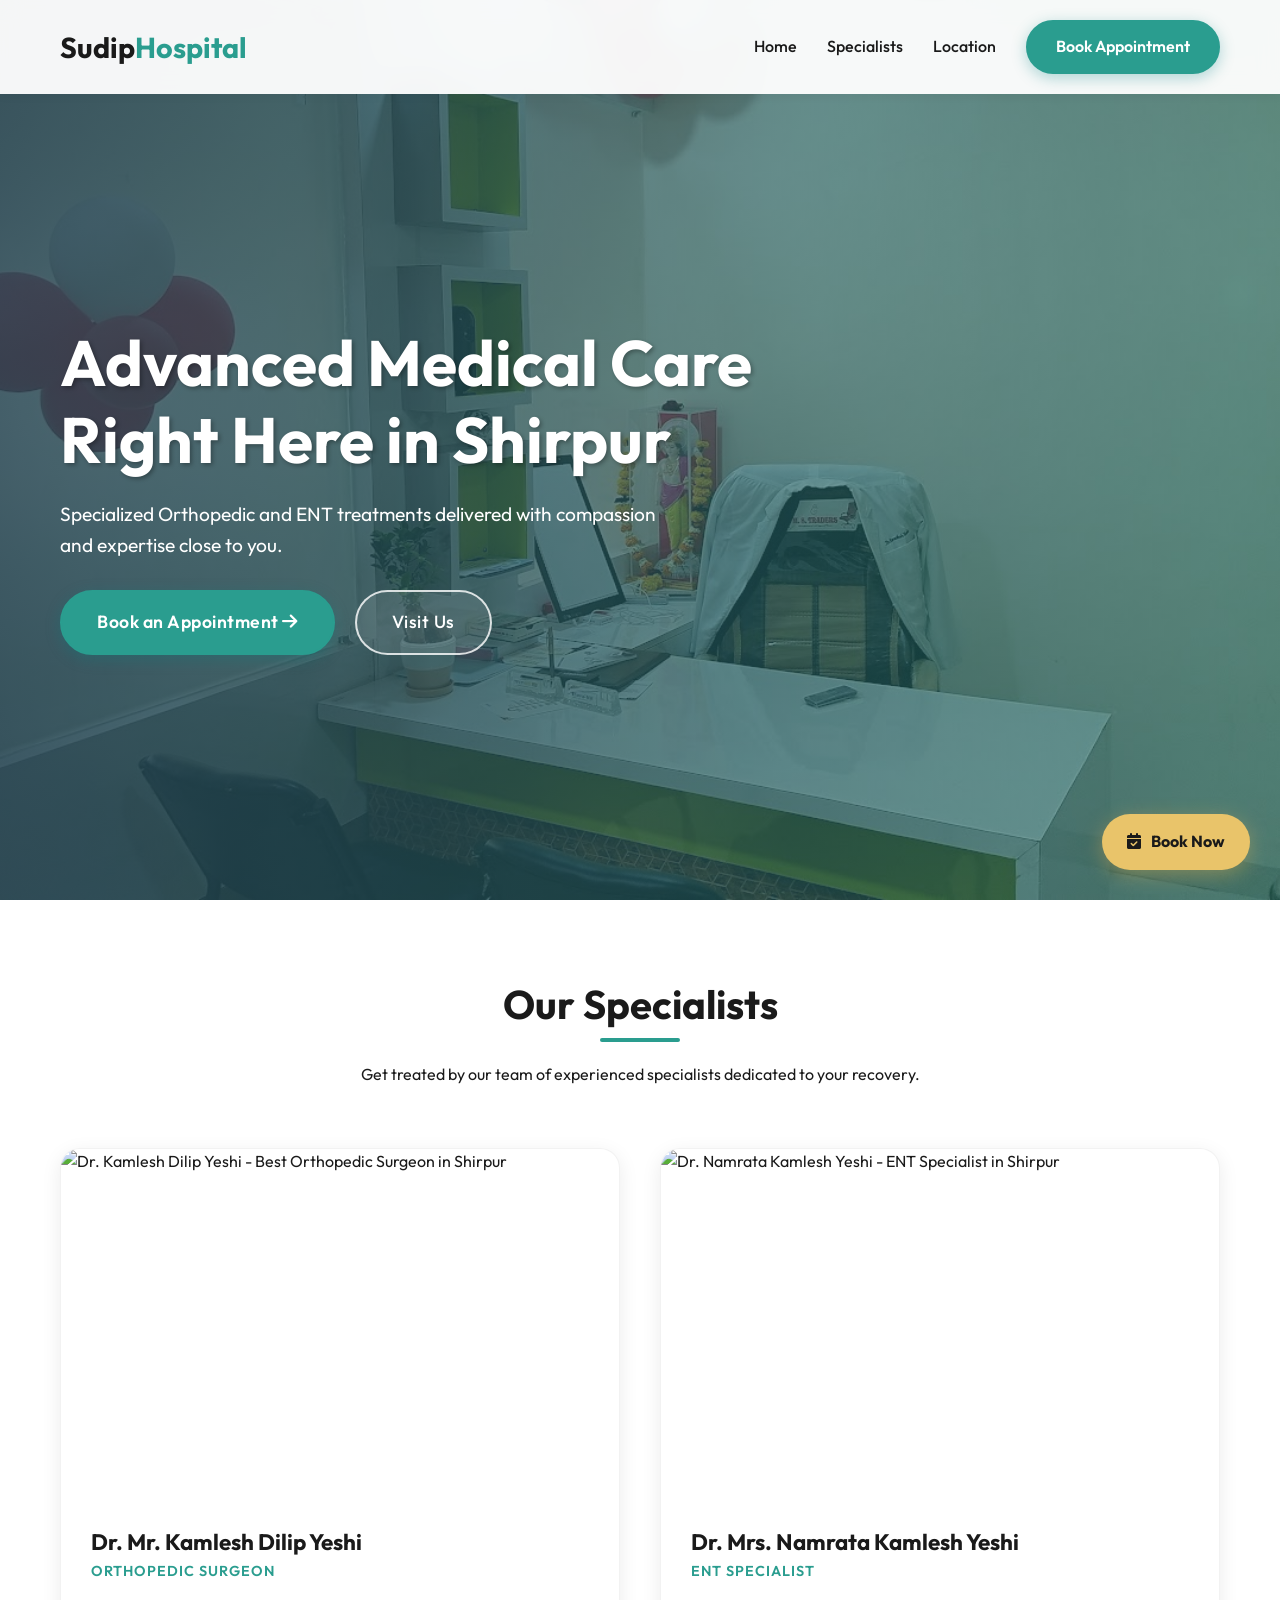
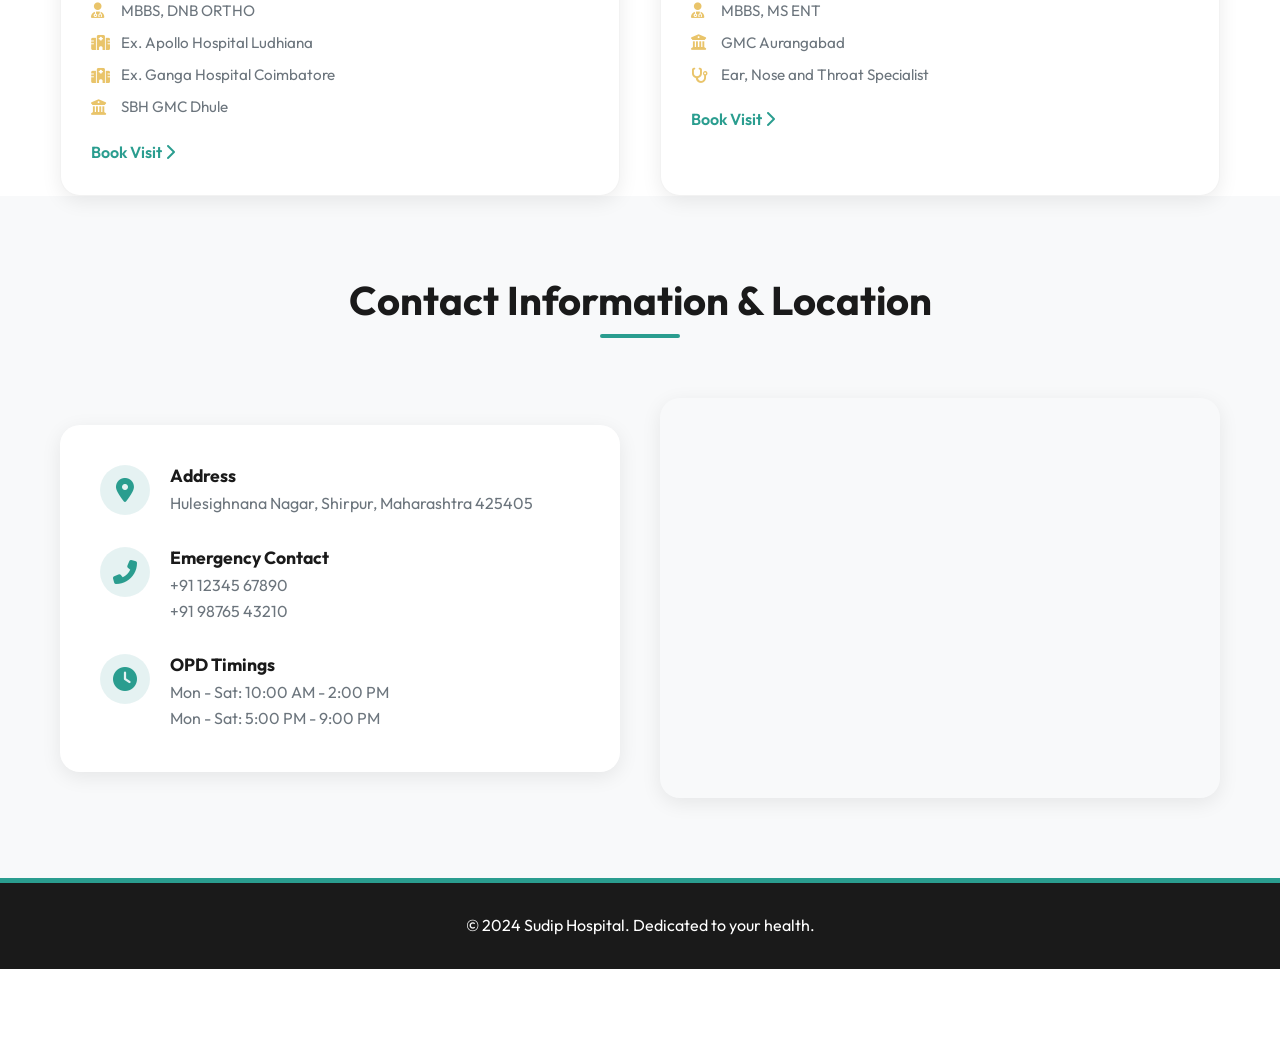
==== commit 09314196: "feat: Update hero section background image to `hero_updated.jpg` in `index.html`." ====
--- a/index.html
+++ b/index.html
@@ -132,7 +132,7 @@
     <!-- Hero Section -->
     <header id="home" class="hero">
         <div class="hero-bg">
-            <img src="assets/images/hero_new.png" alt="Sudip Hospital Reception - Modern and Welcoming">
+            <img src="assets/images/hero_updated.jpg" alt="Sudip Hospital Reception - Modern and Welcoming">
             <div class="overlay"></div>
         </div>
         <div class="container hero-content">
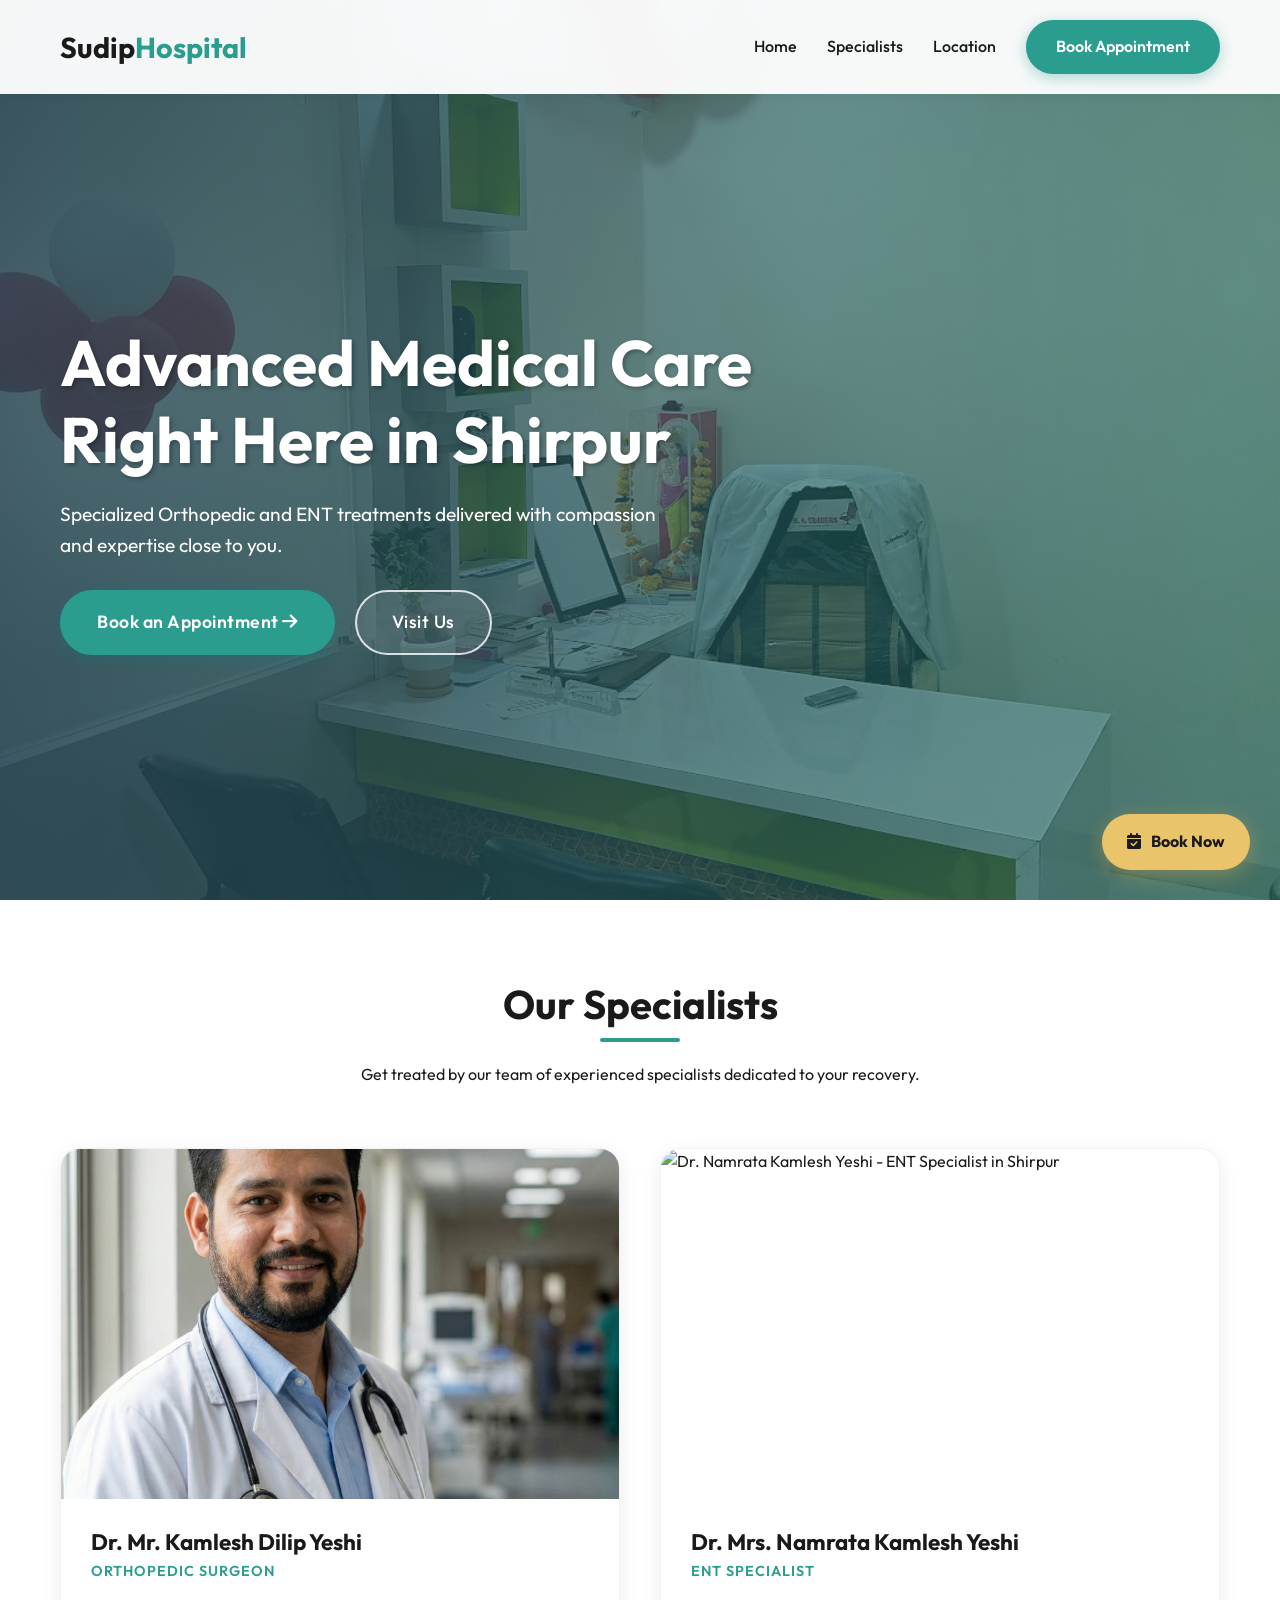
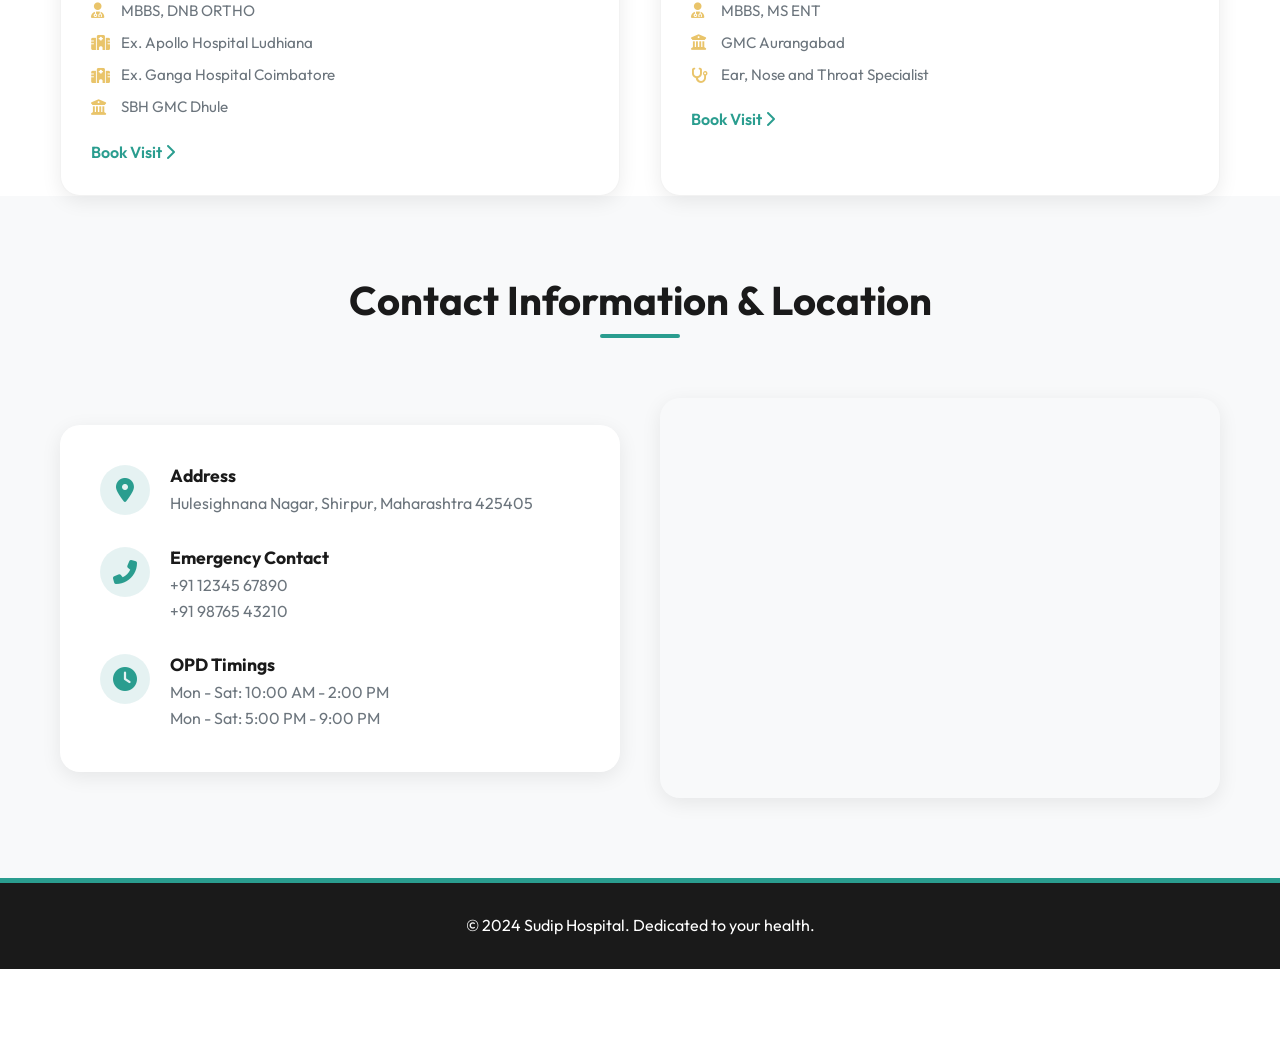
==== commit f90b40ce: "feat: Update Dr. Kamlesh's profile image." ====
--- a/index.html
+++ b/index.html
@@ -9,7 +9,7 @@
     <link rel="canonical" href="https://sudiphospitalshirpur.in/" />
     <meta name="viewport" content="width=device-width, initial-scale=1.0">
     <meta name="description" content="Experience top-tier Orthopedic and ENT treatments at Sudip Hospital, Shirpur. Led by Dr. Kamlesh Yeshi and Dr. Namrata Yeshi, we provide advanced medical care for your family.">
-    <meta name="keywords" content="sudip hospital Shirpur, sudip hospital shirpur contact number, sudip hospital, Dr. Kamlesh Dilip Yeshi, Mrs. Namrata Kamlesh Yeshi, Orthopedic Surgeon, ENT Specialist, Best Hospital in Shirpur, Orthopedic Doctor Shirpur, ENT Doctor Shirpur, सुदीप हॉस्पिटल शिरपूर, डॉ. कमलेश दिलीप येषी, डॉ. नम्रता कमलेश येषी, अस्थिरोग तज्ञ, कान नाक घसा तज्ञ, शिरपूर मधील सर्वोत्कृष्ट हॉस्पिटल">
+    <meta name="keywords" content="sudip hospital Shirpur, sudip hospital shirpur contact number, sudip hospital, Dr. Kamlesh Dilip Yeshi, Mrs. Namrata Kamlesh Yeshi, Orthopedic Surgeon, ENT Specialist, Best Hospital in Shirpur, Best Orthopedic Hospital in Shirpur, Best ENT Hospital in Shirpur, Orthopedic Doctor Shirpur, ENT Doctor Shirpur, सुदीप हॉस्पिटल शिरपूर, डॉ. कमलेश दिलीप येषी, डॉ. नम्रता कमलेश येषी, अस्थिरोग तज्ञ, कान नाक घसा तज्ञ, शिरपूर मधील सर्वोत्कृष्ट हॉस्पिटल">
     <meta name="author" content="Sudip Hospital">
     
     <!-- Fonts -->
@@ -168,7 +168,7 @@
                 <!-- Dr. Kamlesh -->
                 <div class="doctor-card animate-scroll">
                     <div class="doctor-img">
-                        <img src="assets/images/doctor_kamlesh.png" alt="Dr. Kamlesh Dilip Yeshi - Best Orthopedic Surgeon in Shirpur">
+                        <img src="assets/images/doctor1.png" alt="Dr. Kamlesh Dilip Yeshi - Best Orthopedic Surgeon in Shirpur">
                     </div>
                     <div class="doctor-info">
                         <h3 data-i18n="doc_kamlesh_name">Dr. Mr. Kamlesh Dilip Yeshi</h3>
